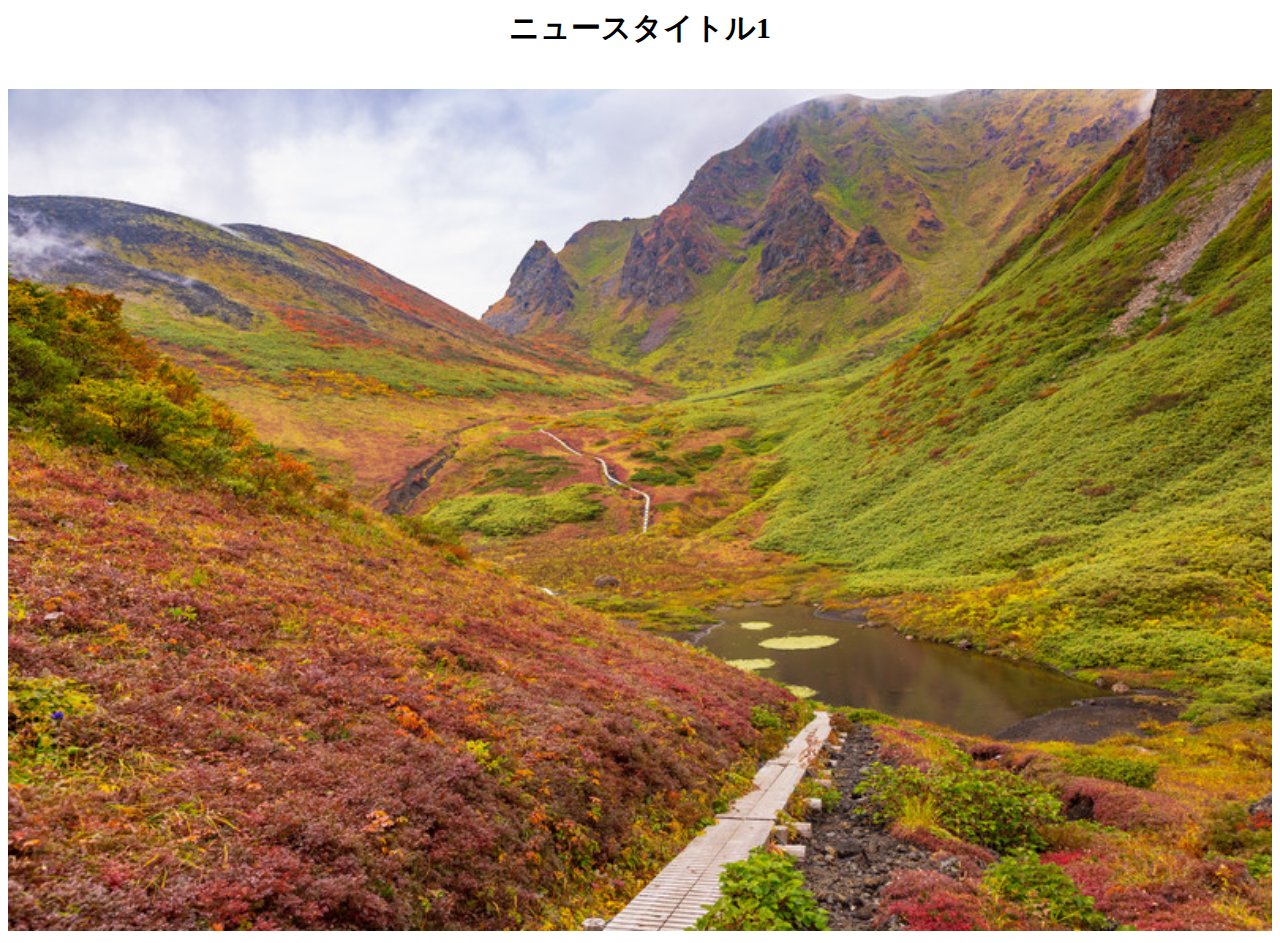
==== pages/a.html @ 07bcedf3 "ページ追加" ====
<!DOCTYPE html>
<html>
<head>
	<meta charset="utf-8">
	<meta name="viewport" content="width=device-width, initial-scale=1">
	<title>PWA Sample</title>
	<link rel="stylesheet" href="/css/style.css">
</head>
<body>
    <h1 class="main-title">ニュースタイトル1</h1>
    <div class="main-image"><img src="/images/a.jpg" alt=""></div>
</body>
</html>
---- css/style.css ----
@charset "utf-8";

.main-title {
    text-align: center;
    font-size: 30px;
    font-weight: bold;
    margin: 0 auto;
}

.news {
    list-style-type: none;
    border-top: 1px solid #ccc;
    padding: 0;
}

.news__item {
    border-bottom: 1px solid #ccc;
}

.news__title {
    display: block;
    width: 100%;
    margin-left: 20px;
}

.news__thumbnail {
    max-width: 200px;
    min-width: 100px;
    width: 100%;
    height: auto;
}

.news > li > a {
    padding: 20px 0;
    display: flex;
    align-items: center;
}

.main-image {
    text-align: center;
    margin-top: 40px;
}

.main-image > img{
    width: 100%;
    height: auto;
}
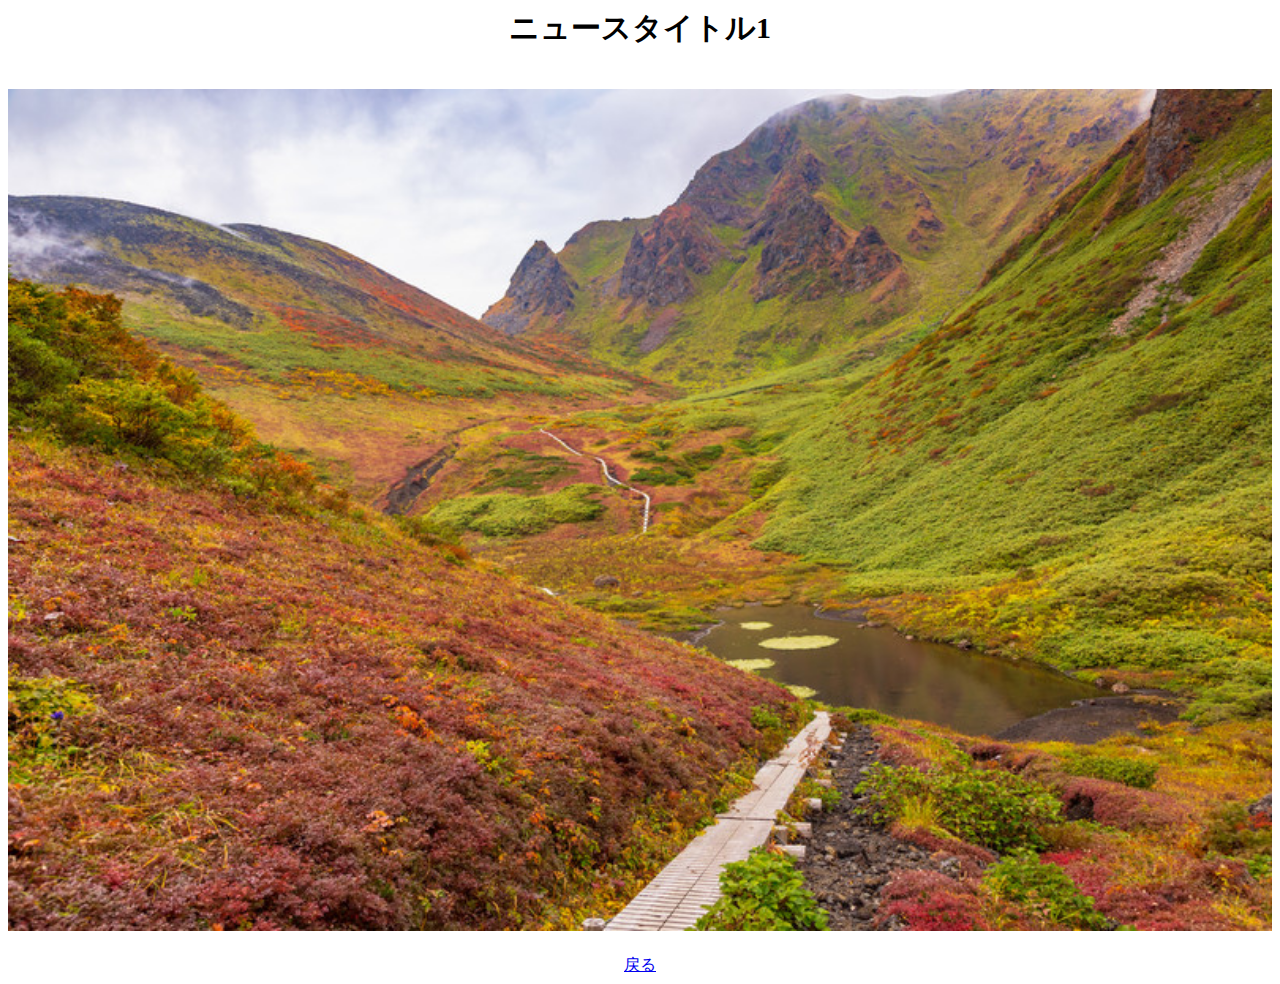
==== commit d0af4133: "logo等変更" ====
--- a/pages/a.html
+++ b/pages/a.html
@@ -4,10 +4,11 @@
 	<meta charset="utf-8">
 	<meta name="viewport" content="width=device-width, initial-scale=1">
 	<title>PWA Sample</title>
-	<link rel="stylesheet" href="/css/style.css">
+	<link rel="stylesheet" href="../css/style.css">
 </head>
 <body>
     <h1 class="main-title">ニュースタイトル1</h1>
-    <div class="main-image"><img src="/images/a.jpg" alt=""></div>
+	<div class="main-image"><img src="../images/a.jpg" alt=""></div>
+	<div class="back"><a href="../">戻る</a></div>
 </body>
 </html>--- a/css/style.css
+++ b/css/style.css
@@ -1,47 +1,53 @@
 @charset "utf-8";
 
 .main-title {
-    text-align: center;
-    font-size: 30px;
-    font-weight: bold;
-    margin: 0 auto;
+	text-align: center;
+	font-size: 30px;
+	font-weight: bold;
+	margin: 0 auto;
 }
 
 .news {
-    list-style-type: none;
-    border-top: 1px solid #ccc;
-    padding: 0;
+	list-style-type: none;
+	border-top: 1px solid #ccc;
+	padding: 0;
 }
 
 .news__item {
-    border-bottom: 1px solid #ccc;
+	border-bottom: 1px solid #ccc;
 }
 
 .news__title {
-    display: block;
-    width: 100%;
-    margin-left: 20px;
+	display: block;
+	width: 100%;
+	margin-left: 20px;
 }
 
 .news__thumbnail {
-    max-width: 200px;
-    min-width: 100px;
-    width: 100%;
-    height: auto;
+	max-width: 200px;
+	min-width: 100px;
+	width: 100%;
+	height: auto;
 }
 
-.news > li > a {
-    padding: 20px 0;
-    display: flex;
-    align-items: center;
+.news>li>a {
+	padding: 20px 0;
+	display: flex;
+	align-items: center;
 }
 
 .main-image {
-    text-align: center;
-    margin-top: 40px;
+	text-align: center;
+	margin-top: 40px;
 }
 
-.main-image > img{
-    width: 100%;
-    height: auto;
+.main-image>img {
+	width: 100%;
+	height: auto;
+}
+
+.back {
+	display: flex;
+	justify-content: center;
+	margin: 20px auto 0;
 }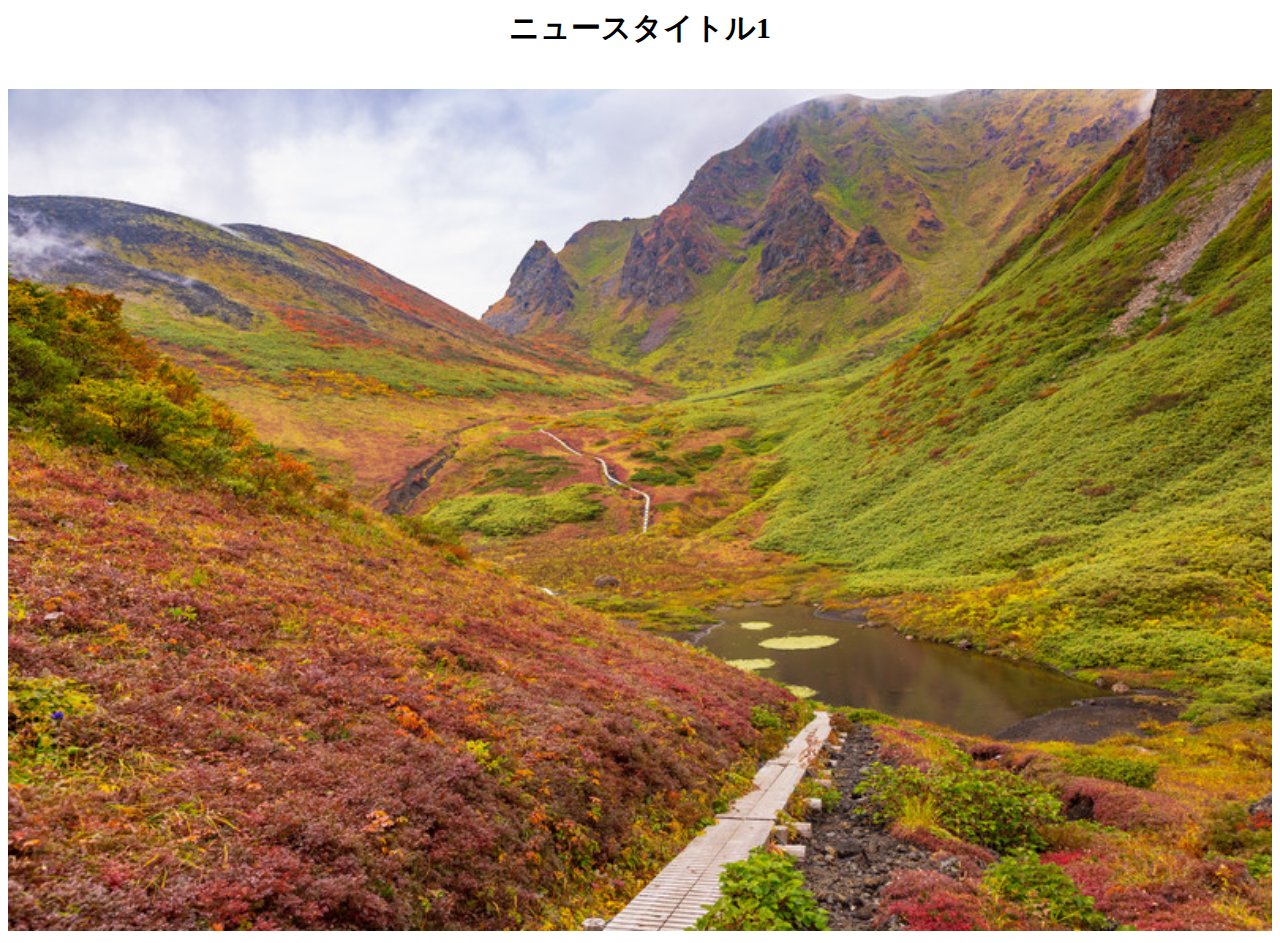
==== commit 3fe3bfde: "動くver.に戻し" ====
--- a/pages/a.html
+++ b/pages/a.html
@@ -8,7 +8,6 @@
 </head>
 <body>
     <h1 class="main-title">ニュースタイトル1</h1>
-	<div class="main-image"><img src="../images/a.jpg" alt=""></div>
-	<div class="back"><a href="../">戻る</a></div>
+    <div class="main-image"><img src="../images/a.jpg" alt=""></div>
 </body>
 </html>--- a/css/style.css
+++ b/css/style.css
@@ -44,10 +44,4 @@
 .main-image>img {
 	width: 100%;
 	height: auto;
-}
-
-.back {
-	display: flex;
-	justify-content: center;
-	margin: 20px auto 0;
 }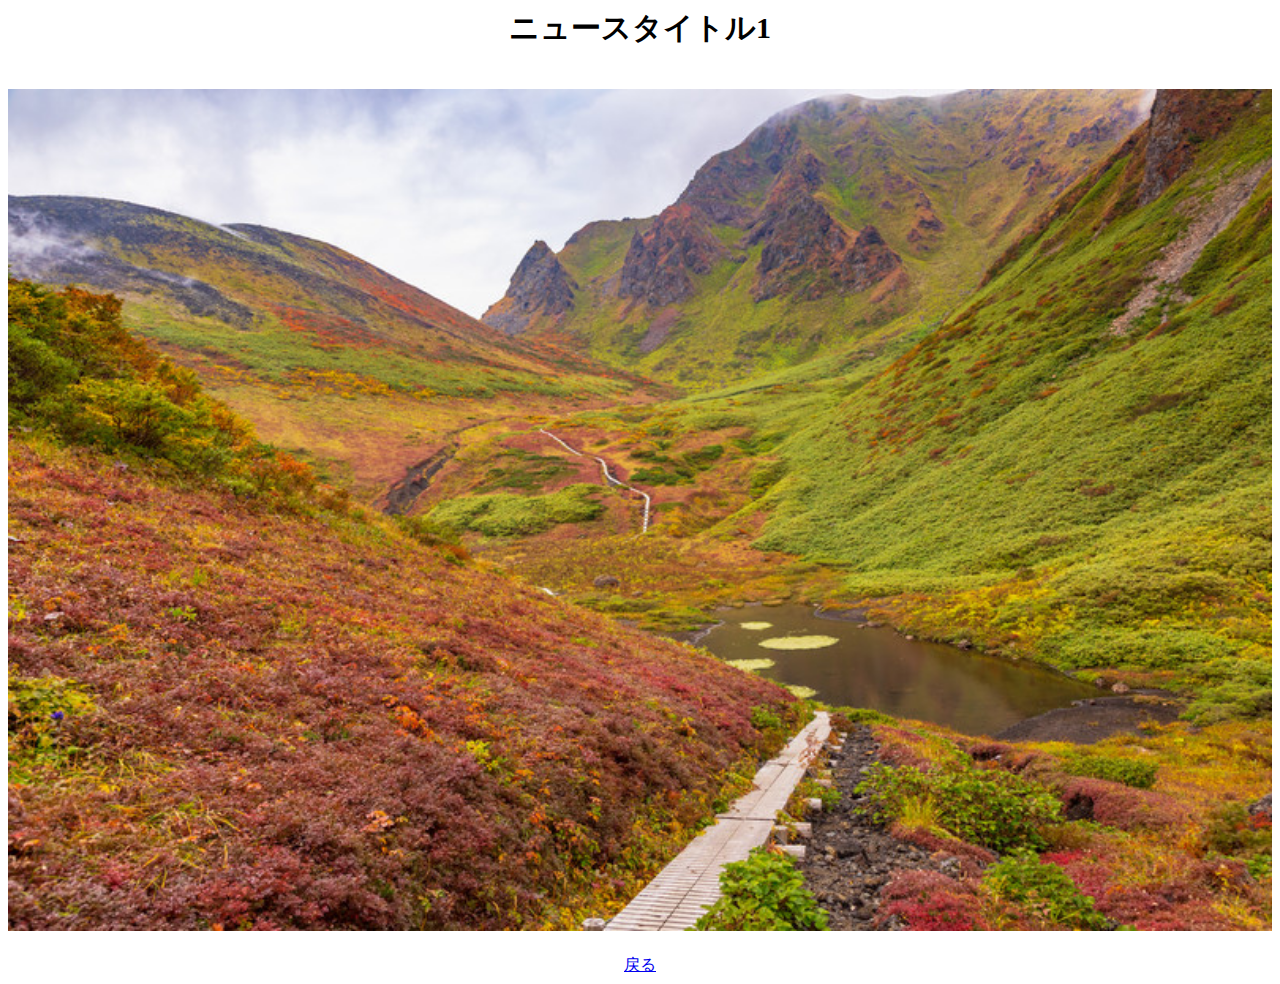
==== commit b57dd103: "update" ====
--- a/pages/a.html
+++ b/pages/a.html
@@ -7,7 +7,8 @@
 	<link rel="stylesheet" href="../css/style.css">
 </head>
 <body>
-    <h1 class="main-title">ニュースタイトル1</h1>
-    <div class="main-image"><img src="../images/a.jpg" alt=""></div>
+	<h1 class="main-title">ニュースタイトル1</h1>
+	<div class="main-image"><img src="../images/a.jpg" alt=""></div>
+	<div class="back"><a href="../">戻る</a></div>
 </body>
 </html>--- a/css/style.css
+++ b/css/style.css
@@ -41,7 +41,13 @@
 	margin-top: 40px;
 }
 
-.main-image>img {
+.main-image > img {
 	width: 100%;
 	height: auto;
+}
+
+.back {
+	display: flex;
+	justify-content: center;
+	margin: 20px auto 0;
 }